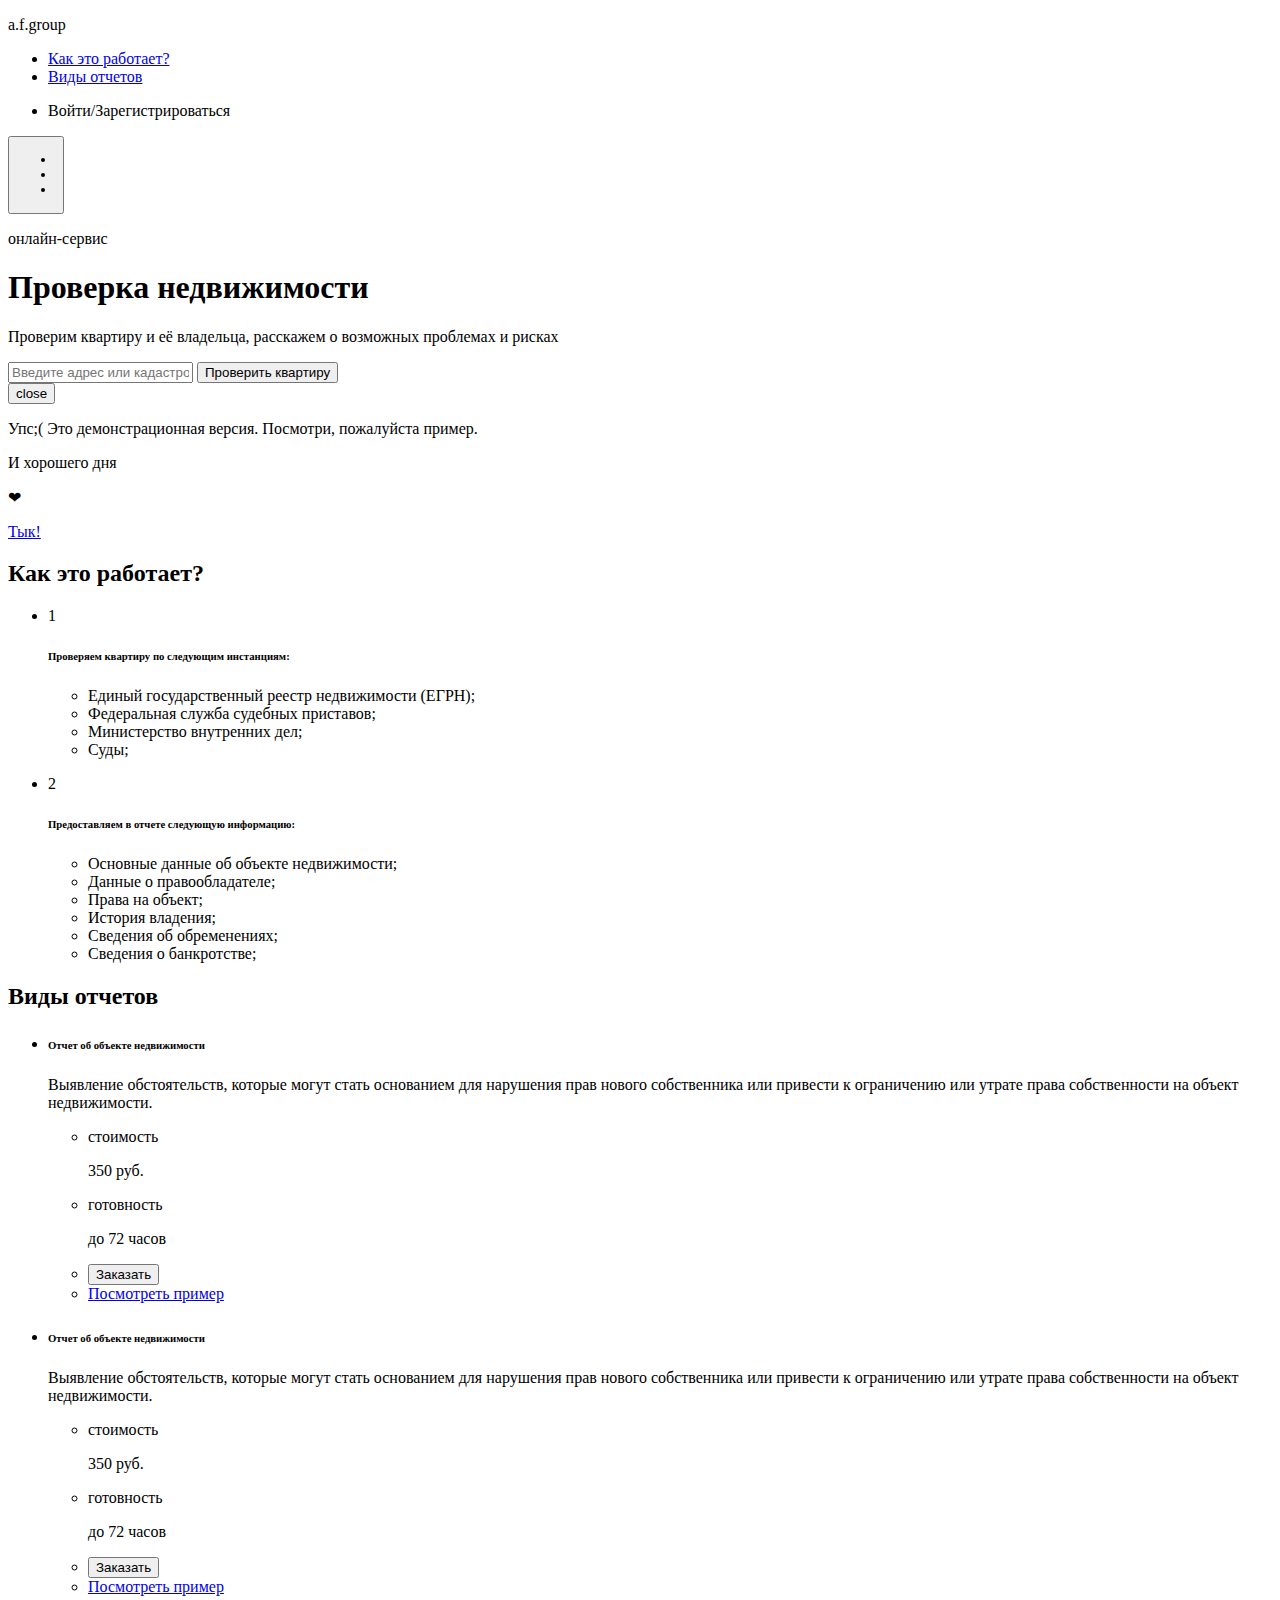
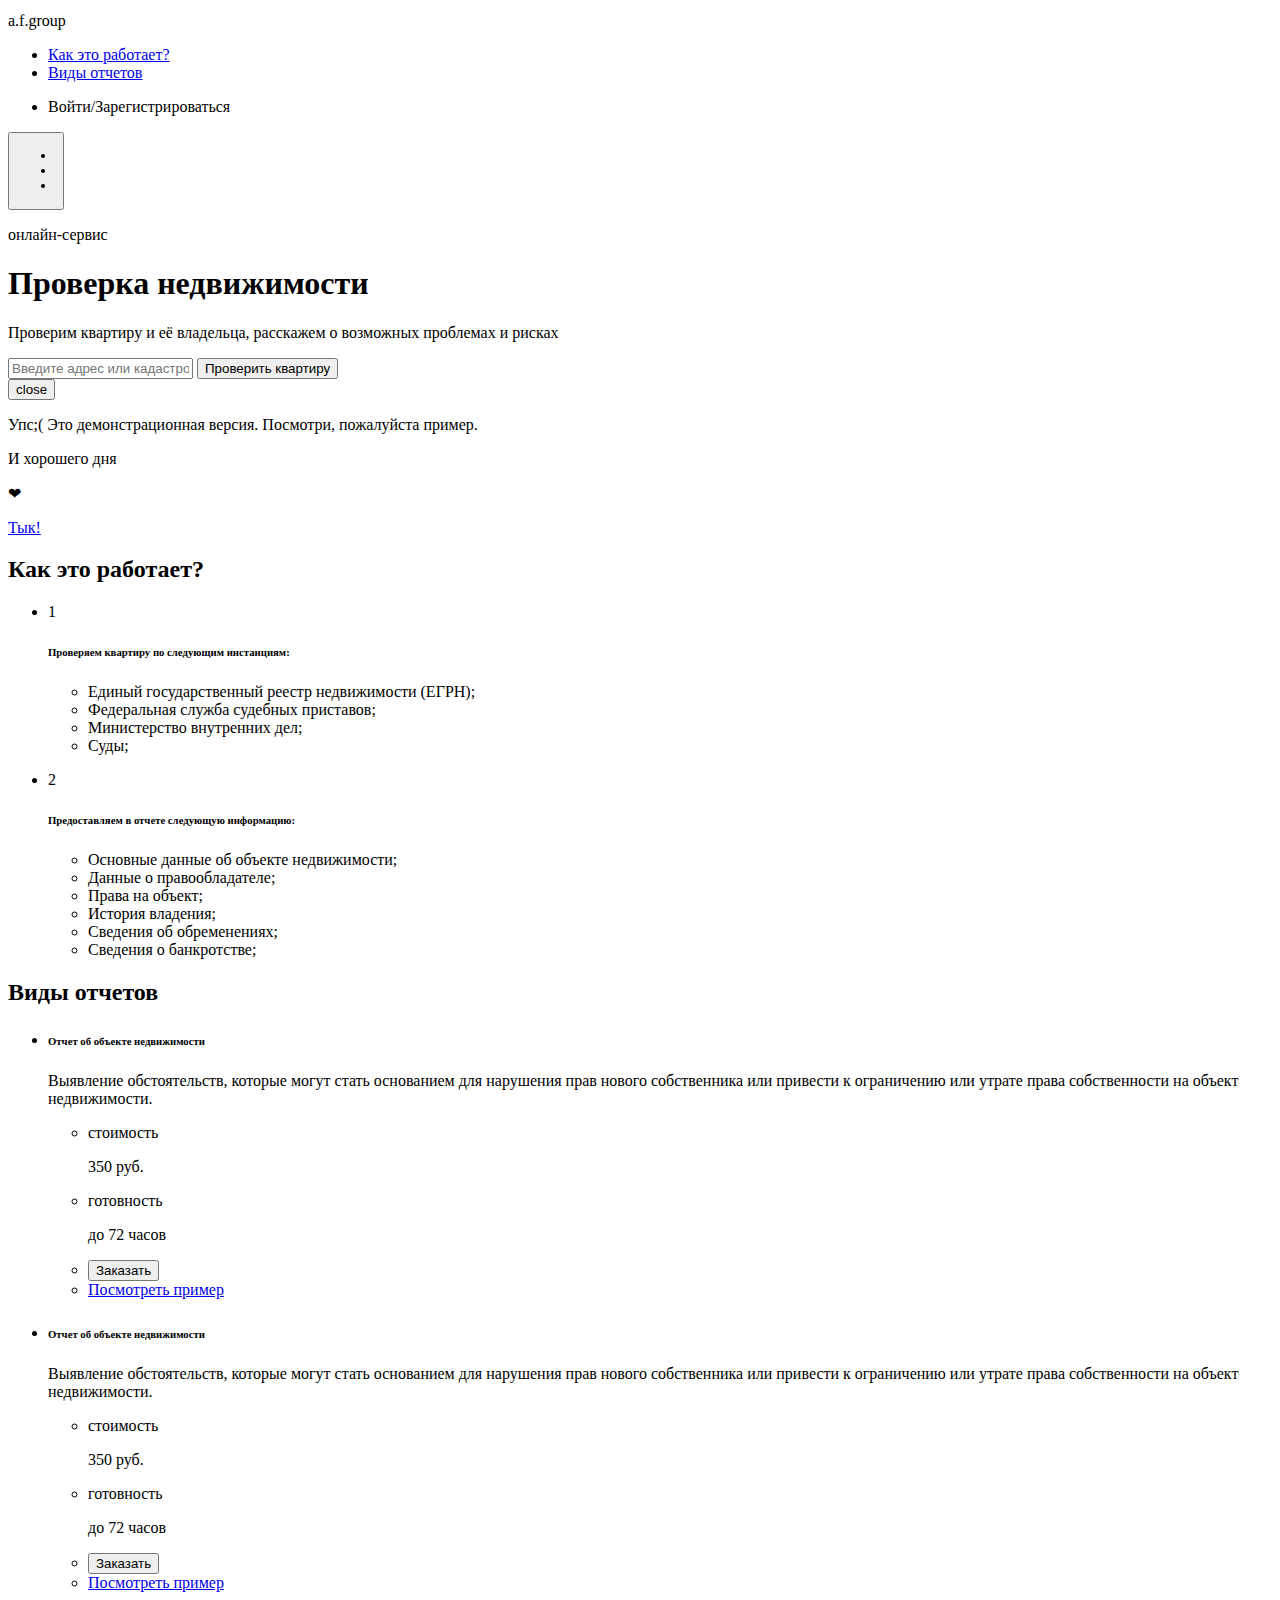
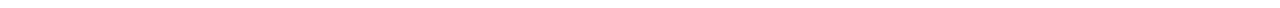
==== index.html @ ac7b730c "Create index.html" ====
<!DOCTYPE html>
<html>
 <head>
  <meta charset="utf-8">
  <meta name="viewport" content="width=device-width, initial-scale=1">
  <title>Отчет о правовом статусе квартиры</title>
  <link rel="stylesheet" href="normalize.css">
  <link rel="stylesheet" href="style.css">
 </head>
 <body class="body">
    <div class="header">
        <p class="logo">a.f.group</p>
        <div class="menu-about-mobile-wrap">
        <ul class="menu-about">
            <li class="menu-about-element"><a href="#kind-report" class="ancor">Как это работает?</a></li>
            <li class="menu-about-element"><a href="#kind-report" class="ancor">Виды отчетов</a></li>
        </ul>
        <ul class="menu-autor">
            <li class="menu-autor-element">Войти/Зарегистрироваться</li>
        </ul>
        </div>
        <button class="burger-button">
            <ul class="burger-list">
                <li class="burger-list-1"></li>
                <li class="burger-list-2"></li>
                <li class="burger-list-3"></li>
            </ul>
        </button>
    </div>
    <div class="main-page">
        <p class="subtitle">онлайн-сервис</p>
        <h1 class="main-title">Проверка недвижимости</h1>
        <p class="title-description">Проверим квартиру и её владельца, 
            расскажем о возможных проблемах и рисках</p>
        <form>
            <input class="input" type="text" placeholder="Введите адрес или кадастровый номер">
            <button class="examination-button">Проверить квартиру</button> 
        </form>
        <div class="pop-up pop-up-hidden">
            <button class="pop-up-close">close</button>
            <p class="pop-up-text">Упс;( Это демонстрационная версия. Посмотри, пожалуйста пример.</p>
            <div class="have-good-day">
            <p class="good-day">И хорошего дня<p class="heart"> &#10084;</p></p>
            </div>
            <a href="example.html" class="pop-up-btn">Тык!</a>
        </div>    
        <div class="how-work">
            <h2 class="how-work-title">Как это работает?</h2>
            <ul class="how-work-list">
                <li class="how-work-list-el" >
                    <div class="how-work-list-title-wrap">
                    <p class="how-work-list-number-1">1</p>
                    <h6 class="how-work-list-title">Проверяем квартиру по следующим инстанциям:</h6>
                    </div>
                    <ul class="authorities-class">
                        <li class="authorities-class-el">Единый государственный реестр недвижимости (ЕГРН);</li>
                        <li class="authorities-class-el">Федеральная служба судебных приставов;</li>
                        <li class="authorities-class-el">Министерство внутренних дел;</li>
                        <li class="authorities-class-el">Суды;</li>
                    </ul>
                </li>
                <li class="how-work-list-el"> 
                    <div class="how-work-list-title-wrap">
                    <p class="how-work-list-number-2">2</p>
                    <h6 class="how-work-list-title-2">Предоставляем в отчете следующую информацию:</h6>
                    </div>
                    <ul class="info-list">
                        <li class="info-list-el">Основные данные об объекте недвижимости;</li>
                        <li class="info-list-el">Данные о правообладателе;</li>
                        <li class="info-list-el">Права на объект;</li>
                        <li class="info-list-el">История владения;</li>
                        <li class="info-list-el">Сведения об обременениях;</li>
                        <li class="info-list-el">Сведения о банкротстве;</li>
                    </ul>
                </li>
            </ul>
        </div>
        <div class="report-kinds">
            <h2 class="report-kinds-title">Виды отчетов</h2>
            <ul class="report-kinds-list">
                <li class="report-kinds-list-el">
                    <h6 class="report-kinds-list-el-title">Отчет об объекте недвижимости</h6>
                    <p class="report-kinds-description">Выявление обстоятельств, которые могут стать 
                        основанием для нарушения прав нового собственника 
                        или привести к ограничению или утрате права 
                        собственности на объект недвижимости.</p>
                        <ul class="redy-price-list">
                            <li class="redy-price-list-el">
                                <p class="price-title">стоимость</p>
                                <p class="price-description">350 руб.</p>
                            </li>
                            <li class="redi-price-list-el">
                                <p class="redy-title">готовность</p>
                                <p class="redy-description">до 72 часов</p>
                            </li>
                        </ul>
                        <ul class="redy-price-button-list">
                            <li class="redy-price-button-list-el">
                                <button class="redy-price-button-button redy-price-button-price">Заказать</button>
                            </li>
                            <li class="redy-price-button-list-el redy-price-button-list-el-ex">
                                <a href="example.html" id="kind-report" class="redy-price-button-button redy-price-button-example">Посмотреть пример</a>
                            </li>
                        </ul>
                </li>
                <li class="report-kinds-list-el">
                    <h6 class="report-kinds-list-el-title">Отчет об объекте недвижимости</h6>
                    <p class="report-kinds-description">Выявление обстоятельств, которые могут стать 
                        основанием для нарушения прав нового собственника 
                        или привести к ограничению или утрате права 
                        собственности на объект недвижимости.
                    </p>
                        <ul class="redy-price-list">
                            <li class="redy-price-list-el">
                                <p class="price-title">стоимость</p>
                                <p class="price-description">350 руб.</p>
                            </li>
                            <li class="redi-price-list-el">
                                <p class="redy-title">готовность</p>
                                <p class="redy-description">до 72 часов</p>
                            </li>
                        </ul>
                        <ul class="redy-price-button-list">
                            <li class="redy-price-button-list-el">
                                <button class="redy-price-button-button redy-price-button-price">Заказать</button>
                            </li>
                            <li class="redy-price-button-list-el redy-price-button-list-el-ex">
                                <a id="kind-report" href="example.html" class="redy-price-button-button redy-price-button-example">Посмотреть пример</a>
                            </li>
                        </ul>
                </li>
            </ul>
        </div>
        <div class="footer"></div>
    </div>
    <script src="burger-button.js"></script>
    <script src="pop-up.js"></script>
 </body>
</html>
<!DOCTYPE html>
<html>
 <head>
  <meta charset="utf-8">
  <meta name="viewport" content="width=device-width, initial-scale=1">
  <title>Отчет о правовом статусе квартиры</title>
  <link rel="stylesheet" href="normalize.css">
  <link rel="stylesheet" href="style.css">
 </head>
 <body class="body">
    <div class="header">
        <p class="logo">a.f.group</p>
        <div class="menu-about-mobile-wrap">
        <ul class="menu-about">
            <li class="menu-about-element"><a href="#kind-report" class="ancor">Как это работает?</a></li>
            <li class="menu-about-element"><a href="#kind-report" class="ancor">Виды отчетов</a></li>
        </ul>
        <ul class="menu-autor">
            <li class="menu-autor-element">Войти/Зарегистрироваться</li>
        </ul>
        </div>
        <button class="burger-button">
            <ul class="burger-list">
                <li class="burger-list-1"></li>
                <li class="burger-list-2"></li>
                <li class="burger-list-3"></li>
            </ul>
        </button>
    </div>
    <div class="main-page">
        <p class="subtitle">онлайн-сервис</p>
        <h1 class="main-title">Проверка недвижимости</h1>
        <p class="title-description">Проверим квартиру и её владельца, 
            расскажем о возможных проблемах и рисках</p>
        <form>
            <input class="input" type="text" placeholder="Введите адрес или кадастровый номер">
            <button class="examination-button">Проверить квартиру</button> 
        </form>
        <div class="pop-up pop-up-hidden">
            <button class="pop-up-close">close</button>
            <p class="pop-up-text">Упс;( Это демонстрационная версия. Посмотри, пожалуйста пример.</p>
            <div class="have-good-day">
            <p class="good-day">И хорошего дня<p class="heart"> &#10084;</p></p>
            </div>
            <a href="example.html" class="pop-up-btn">Тык!</a>
        </div>    
        <div class="how-work">
            <h2 class="how-work-title">Как это работает?</h2>
            <ul class="how-work-list">
                <li class="how-work-list-el" >
                    <div class="how-work-list-title-wrap">
                    <p class="how-work-list-number-1">1</p>
                    <h6 class="how-work-list-title">Проверяем квартиру по следующим инстанциям:</h6>
                    </div>
                    <ul class="authorities-class">
                        <li class="authorities-class-el">Единый государственный реестр недвижимости (ЕГРН);</li>
                        <li class="authorities-class-el">Федеральная служба судебных приставов;</li>
                        <li class="authorities-class-el">Министерство внутренних дел;</li>
                        <li class="authorities-class-el">Суды;</li>
                    </ul>
                </li>
                <li class="how-work-list-el"> 
                    <div class="how-work-list-title-wrap">
                    <p class="how-work-list-number-2">2</p>
                    <h6 class="how-work-list-title-2">Предоставляем в отчете следующую информацию:</h6>
                    </div>
                    <ul class="info-list">
                        <li class="info-list-el">Основные данные об объекте недвижимости;</li>
                        <li class="info-list-el">Данные о правообладателе;</li>
                        <li class="info-list-el">Права на объект;</li>
                        <li class="info-list-el">История владения;</li>
                        <li class="info-list-el">Сведения об обременениях;</li>
                        <li class="info-list-el">Сведения о банкротстве;</li>
                    </ul>
                </li>
            </ul>
        </div>
        <div class="report-kinds">
            <h2 class="report-kinds-title">Виды отчетов</h2>
            <ul class="report-kinds-list">
                <li class="report-kinds-list-el">
                    <h6 class="report-kinds-list-el-title">Отчет об объекте недвижимости</h6>
                    <p class="report-kinds-description">Выявление обстоятельств, которые могут стать 
                        основанием для нарушения прав нового собственника 
                        или привести к ограничению или утрате права 
                        собственности на объект недвижимости.</p>
                        <ul class="redy-price-list">
                            <li class="redy-price-list-el">
                                <p class="price-title">стоимость</p>
                                <p class="price-description">350 руб.</p>
                            </li>
                            <li class="redi-price-list-el">
                                <p class="redy-title">готовность</p>
                                <p class="redy-description">до 72 часов</p>
                            </li>
                        </ul>
                        <ul class="redy-price-button-list">
                            <li class="redy-price-button-list-el">
                                <button class="redy-price-button-button redy-price-button-price">Заказать</button>
                            </li>
                            <li class="redy-price-button-list-el redy-price-button-list-el-ex">
                                <a href="example.html" id="kind-report" class="redy-price-button-button redy-price-button-example">Посмотреть пример</a>
                            </li>
                        </ul>
                </li>
                <li class="report-kinds-list-el">
                    <h6 class="report-kinds-list-el-title">Отчет об объекте недвижимости</h6>
                    <p class="report-kinds-description">Выявление обстоятельств, которые могут стать 
                        основанием для нарушения прав нового собственника 
                        или привести к ограничению или утрате права 
                        собственности на объект недвижимости.
                    </p>
                        <ul class="redy-price-list">
                            <li class="redy-price-list-el">
                                <p class="price-title">стоимость</p>
                                <p class="price-description">350 руб.</p>
                            </li>
                            <li class="redi-price-list-el">
                                <p class="redy-title">готовность</p>
                                <p class="redy-description">до 72 часов</p>
                            </li>
                        </ul>
                        <ul class="redy-price-button-list">
                            <li class="redy-price-button-list-el">
                                <button class="redy-price-button-button redy-price-button-price">Заказать</button>
                            </li>
                            <li class="redy-price-button-list-el redy-price-button-list-el-ex">
                                <a id="kind-report" href="example.html" class="redy-price-button-button redy-price-button-example">Посмотреть пример</a>
                            </li>
                        </ul>
                </li>
            </ul>
        </div>
        <div class="footer"></div>
    </div>
    <script src="burger-button.js"></script>
    <script src="pop-up.js"></script>
 </body>
</html>
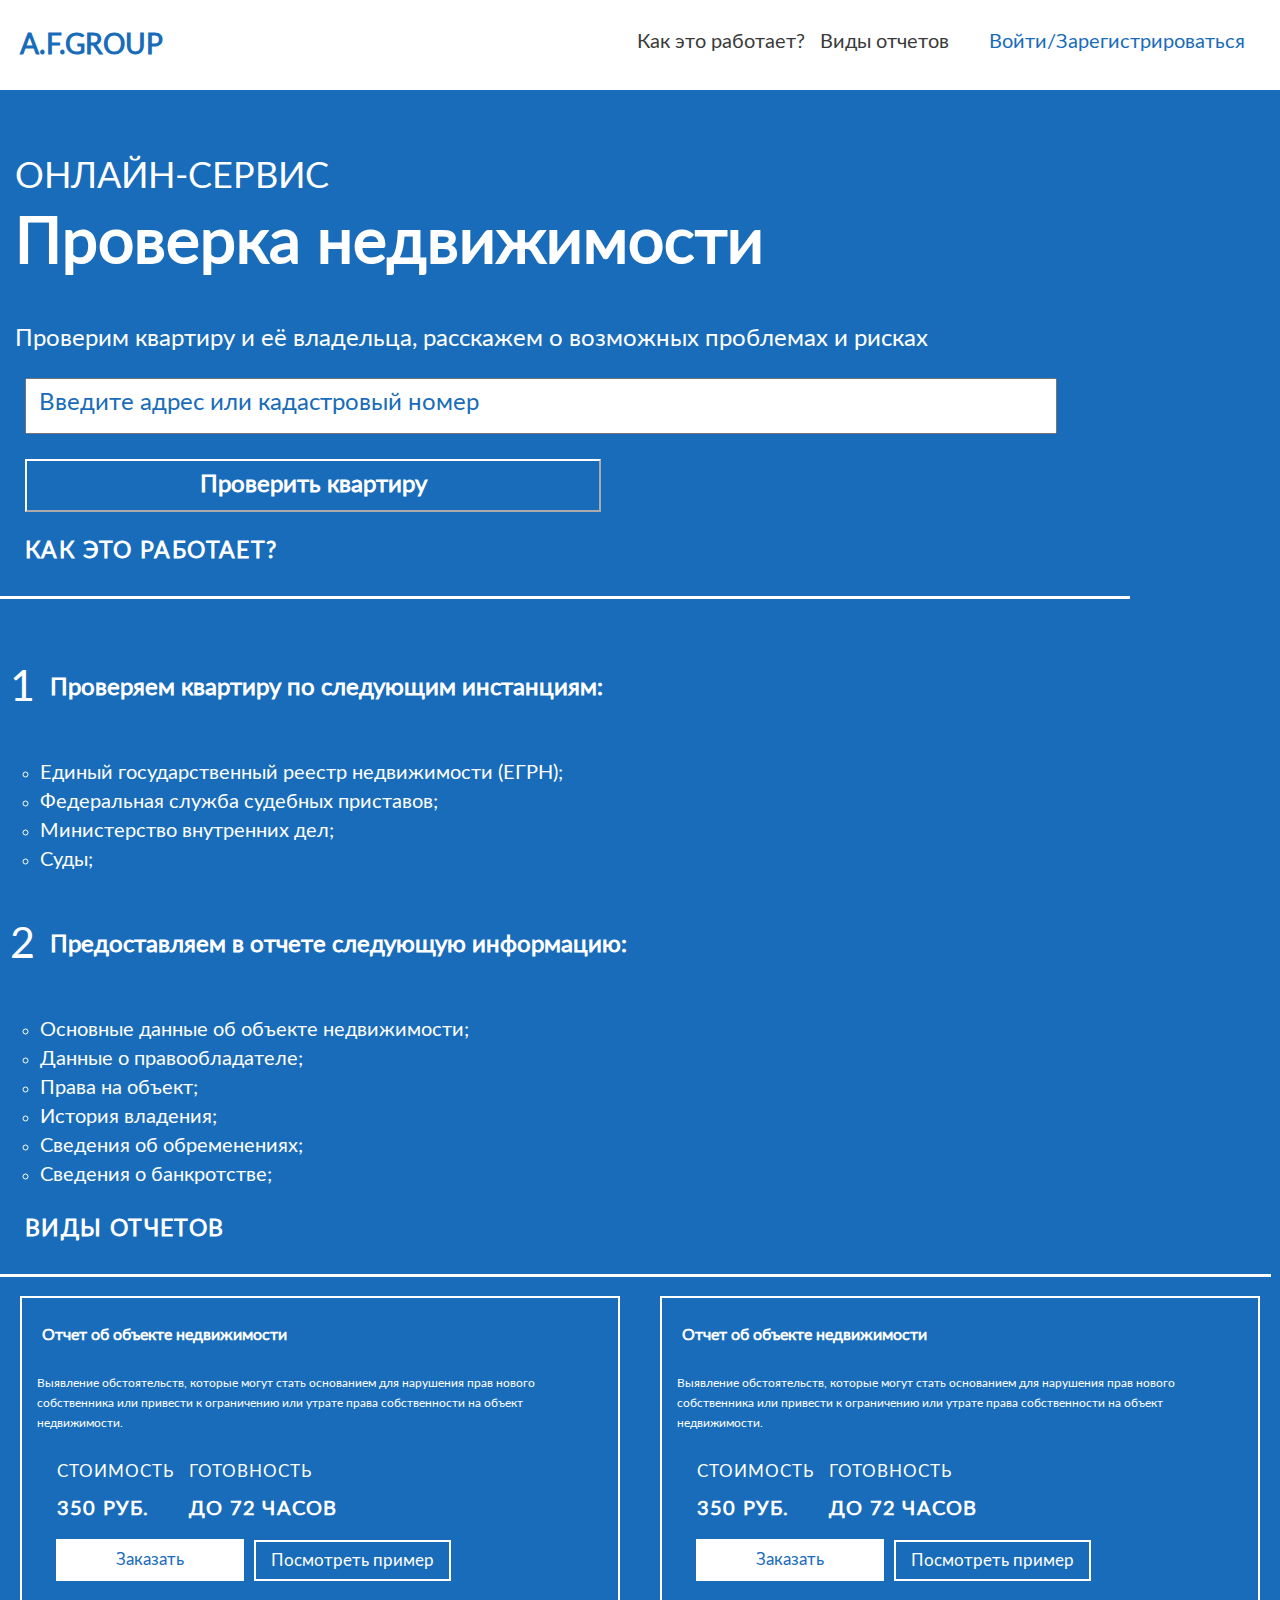
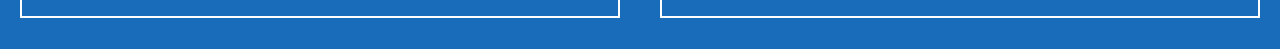
==== commit 5186fcc0: "Update index.html" ====
--- a/index.html
+++ b/index.html
@@ -137,142 +137,3 @@
     <script src="pop-up.js"></script>
  </body>
 </html>
-<!DOCTYPE html>
-<html>
- <head>
-  <meta charset="utf-8">
-  <meta name="viewport" content="width=device-width, initial-scale=1">
-  <title>Отчет о правовом статусе квартиры</title>
-  <link rel="stylesheet" href="normalize.css">
-  <link rel="stylesheet" href="style.css">
- </head>
- <body class="body">
-    <div class="header">
-        <p class="logo">a.f.group</p>
-        <div class="menu-about-mobile-wrap">
-        <ul class="menu-about">
-            <li class="menu-about-element"><a href="#kind-report" class="ancor">Как это работает?</a></li>
-            <li class="menu-about-element"><a href="#kind-report" class="ancor">Виды отчетов</a></li>
-        </ul>
-        <ul class="menu-autor">
-            <li class="menu-autor-element">Войти/Зарегистрироваться</li>
-        </ul>
-        </div>
-        <button class="burger-button">
-            <ul class="burger-list">
-                <li class="burger-list-1"></li>
-                <li class="burger-list-2"></li>
-                <li class="burger-list-3"></li>
-            </ul>
-        </button>
-    </div>
-    <div class="main-page">
-        <p class="subtitle">онлайн-сервис</p>
-        <h1 class="main-title">Проверка недвижимости</h1>
-        <p class="title-description">Проверим квартиру и её владельца, 
-            расскажем о возможных проблемах и рисках</p>
-        <form>
-            <input class="input" type="text" placeholder="Введите адрес или кадастровый номер">
-            <button class="examination-button">Проверить квартиру</button> 
-        </form>
-        <div class="pop-up pop-up-hidden">
-            <button class="pop-up-close">close</button>
-            <p class="pop-up-text">Упс;( Это демонстрационная версия. Посмотри, пожалуйста пример.</p>
-            <div class="have-good-day">
-            <p class="good-day">И хорошего дня<p class="heart"> &#10084;</p></p>
-            </div>
-            <a href="example.html" class="pop-up-btn">Тык!</a>
-        </div>    
-        <div class="how-work">
-            <h2 class="how-work-title">Как это работает?</h2>
-            <ul class="how-work-list">
-                <li class="how-work-list-el" >
-                    <div class="how-work-list-title-wrap">
-                    <p class="how-work-list-number-1">1</p>
-                    <h6 class="how-work-list-title">Проверяем квартиру по следующим инстанциям:</h6>
-                    </div>
-                    <ul class="authorities-class">
-                        <li class="authorities-class-el">Единый государственный реестр недвижимости (ЕГРН);</li>
-                        <li class="authorities-class-el">Федеральная служба судебных приставов;</li>
-                        <li class="authorities-class-el">Министерство внутренних дел;</li>
-                        <li class="authorities-class-el">Суды;</li>
-                    </ul>
-                </li>
-                <li class="how-work-list-el"> 
-                    <div class="how-work-list-title-wrap">
-                    <p class="how-work-list-number-2">2</p>
-                    <h6 class="how-work-list-title-2">Предоставляем в отчете следующую информацию:</h6>
-                    </div>
-                    <ul class="info-list">
-                        <li class="info-list-el">Основные данные об объекте недвижимости;</li>
-                        <li class="info-list-el">Данные о правообладателе;</li>
-                        <li class="info-list-el">Права на объект;</li>
-                        <li class="info-list-el">История владения;</li>
-                        <li class="info-list-el">Сведения об обременениях;</li>
-                        <li class="info-list-el">Сведения о банкротстве;</li>
-                    </ul>
-                </li>
-            </ul>
-        </div>
-        <div class="report-kinds">
-            <h2 class="report-kinds-title">Виды отчетов</h2>
-            <ul class="report-kinds-list">
-                <li class="report-kinds-list-el">
-                    <h6 class="report-kinds-list-el-title">Отчет об объекте недвижимости</h6>
-                    <p class="report-kinds-description">Выявление обстоятельств, которые могут стать 
-                        основанием для нарушения прав нового собственника 
-                        или привести к ограничению или утрате права 
-                        собственности на объект недвижимости.</p>
-                        <ul class="redy-price-list">
-                            <li class="redy-price-list-el">
-                                <p class="price-title">стоимость</p>
-                                <p class="price-description">350 руб.</p>
-                            </li>
-                            <li class="redi-price-list-el">
-                                <p class="redy-title">готовность</p>
-                                <p class="redy-description">до 72 часов</p>
-                            </li>
-                        </ul>
-                        <ul class="redy-price-button-list">
-                            <li class="redy-price-button-list-el">
-                                <button class="redy-price-button-button redy-price-button-price">Заказать</button>
-                            </li>
-                            <li class="redy-price-button-list-el redy-price-button-list-el-ex">
-                                <a href="example.html" id="kind-report" class="redy-price-button-button redy-price-button-example">Посмотреть пример</a>
-                            </li>
-                        </ul>
-                </li>
-                <li class="report-kinds-list-el">
-                    <h6 class="report-kinds-list-el-title">Отчет об объекте недвижимости</h6>
-                    <p class="report-kinds-description">Выявление обстоятельств, которые могут стать 
-                        основанием для нарушения прав нового собственника 
-                        или привести к ограничению или утрате права 
-                        собственности на объект недвижимости.
-                    </p>
-                        <ul class="redy-price-list">
-                            <li class="redy-price-list-el">
-                                <p class="price-title">стоимость</p>
-                                <p class="price-description">350 руб.</p>
-                            </li>
-                            <li class="redi-price-list-el">
-                                <p class="redy-title">готовность</p>
-                                <p class="redy-description">до 72 часов</p>
-                            </li>
-                        </ul>
-                        <ul class="redy-price-button-list">
-                            <li class="redy-price-button-list-el">
-                                <button class="redy-price-button-button redy-price-button-price">Заказать</button>
-                            </li>
-                            <li class="redy-price-button-list-el redy-price-button-list-el-ex">
-                                <a id="kind-report" href="example.html" class="redy-price-button-button redy-price-button-example">Посмотреть пример</a>
-                            </li>
-                        </ul>
-                </li>
-            </ul>
-        </div>
-        <div class="footer"></div>
-    </div>
-    <script src="burger-button.js"></script>
-    <script src="pop-up.js"></script>
- </body>
-</html>
--- a/style.css
+++ b/style.css
@@ -0,0 +1,1845 @@
+@font-face {
+    font-family: "Lato";
+    font-style: normal;
+    font-weight: 400;
+    src: url(latoregular.woff) format(woff),
+        url(latobold.woff) format(woff);
+  }
+
+  html { 
+    scroll-behavior: smooth;
+ }
+
+  body {
+    font-family: "Lato", "Arial", sans-serif ;
+  }
+
+.body {
+    background-color: #186CB9;
+    color: #ffff;
+}
+
+.ancor {
+    text-decoration: none;
+    color: #3A3A3A;
+}
+
+.heart {
+    display: inline;
+    color: #FF2400;
+}
+
+.good-day {
+    display: inline;
+    padding-left: 25px;
+}
+
+@media (max-width: 520px) {
+    .header {
+        background-color: #ffff;
+        display: flex;
+        justify-content: space-between;
+        margin: 0;
+        padding: 0 20px 0 20px;
+    }
+
+    .logo {
+        width: 85px;
+        height: 34px;
+        font-family: 'Lato';
+        font-style: normal;
+        font-weight: 800;
+        font-size: 28px;
+        line-height: 34px;
+        text-transform: uppercase;
+        color: #186CB9; 
+    }
+
+    .burger-button {
+        background-color: #ffff;
+        border: #ffff;
+    }
+
+    .burger-button-close {
+        position: absolute;
+        left: 25%;
+        top: 25px;
+    }
+
+    .burger-list {
+        list-style: none;
+        background-color: #ffff;
+        padding: 0;
+    }
+
+    .burger-list-1,
+    .burger-list-2,
+    .burger-list-3 {
+        background-color: #186CB9;
+        width: 30px;
+        height: 3px;
+        margin-top: 10px;
+    }
+
+    .burger-list-1-close {
+        transform: rotate(45deg);
+    }
+
+    .burger-list-2-close {
+        display: none;
+    }
+    
+    .burger-list-3-close {
+        position: relative;
+        top: -13px;
+        transform: rotate(-45deg);
+    }
+
+    .menu-about-mobile-wrap {
+        display: none;
+    }
+
+    .menu-open {
+        display: block;
+        position: absolute;
+        left: 25%;
+        width: 75%;
+        height: 50%;
+        display: flex;
+        flex-direction: column;
+        background-color: #ffff;
+    }
+
+    .menu-about,
+    .menu-autor {
+        list-style: none;
+        padding-left: 25px;
+        background-color: #ffff;
+        color: #3A3A3A;;
+    }
+
+    .menu-about {
+        padding-top: 33px;
+    
+    }
+
+    .menu-about-element,
+    .menu-autor-element {
+        padding: 25px;
+    }
+
+    .subtitle {
+        padding-left: 25px;
+        font-style: normal;
+        font-weight: 300;
+        font-size: 18px;
+        line-height: 10px;
+        text-transform: uppercase;
+    }
+
+    .main-title {
+        padding-left: 25px;
+        font-style: normal;
+        font-weight: 900;
+        font-size: 23px;
+        line-height: 40px;
+        text-transform: uppercase;
+    }
+
+    .title-description {
+        font-size: 10px;
+        line-height: 20px;
+        padding-left: 25px;
+        padding-right: 3%;
+    }
+
+    .input {
+        display: block;
+        width: 80%;
+        height: 30px;
+        margin-left: 25px;
+        margin-right: 10%;
+    }
+    
+    .input::placeholder {
+        font-style: normal;
+        font-weight: 300;
+        font-size: 15px;
+        line-height: 15px;
+        color: #186CB9;
+        padding: 15px 10px;
+    }
+
+    .examination-button {
+        display: block;
+        margin-left: 25px;
+        margin-top: 25px;
+        background-color: #186CB9;
+        border-color: #ffff;
+        border-width: 2px;
+        color: #ffff;
+        padding: 10px 15px;
+    }
+
+    .how-work-title,
+    .report-kinds-title,
+    .example-report-title {
+        font-style: normal;
+        font-weight: 900;
+        font-size: 23px;
+        line-height: 40px;
+        letter-spacing: 0.06em;
+        text-transform: uppercase;
+        padding-left: 25px;
+    }
+
+    .report-kinds-title {
+        padding-right: 100px;
+    }
+
+    .how-work-title::after,
+    .report-kinds-title::after,
+    .example-report-title::after {
+        content: '';
+        display: block;
+        width: 90%;
+        height: 3px;
+        background-color: #ffff;
+        margin-left: -25px;
+        margin-top: 25px;
+    }
+
+    .report-kinds-title::after {
+        width: 110%;
+    }
+
+    .how-work-list {
+        list-style: none;
+        padding-left: 0;
+    }
+    
+    .how-work-list-title-wrap {
+        display: flex;
+        flex-direction: row;
+        align-items: center;
+        padding-left: 10px;
+    }
+
+    .how-work-list-number-1,
+    .how-work-list-number-2 {
+        padding-right: 15px;
+        font-style: normal;
+        font-weight: 400;
+        font-size: 43px;
+        line-height: 30px;
+        text-transform: uppercase;
+    }
+
+    .how-work-list-title,
+    .how-work-list-title-2 {
+        font-style: normal;
+        font-weight: 600;
+        font-size: 15px;
+        line-height: 22px;
+    }
+
+    .authorities-class-el,
+    .info-list-el {
+        font-style: normal;
+        font-weight: 300;
+        font-size: 13px;
+        line-height: 22px;
+    }
+
+    .report-kinds-list {
+        display: block;
+        list-style: none;
+        padding-left: 0;
+    }
+
+    .report-kinds-list-el {
+        border-style: solid;
+        border-color: #ffff;
+        border-width: 2px;
+        margin-left: 5px;
+        margin-right: 5px;
+        margin-bottom: 15px;
+    }
+
+    .report-kinds-list-el-title {
+        font-weight: 900;
+        font-size: 16px;
+        line-height: 25px;
+        margin-top: 25px;
+        margin-left: 20px;
+        margin-bottom: 25px;
+    }
+
+    .report-kinds-description {
+        font-weight: 400;
+        font-size: 12px;
+        line-height: 20px;
+        padding-left: 15px;
+        padding-right: 15px;
+    }
+
+    .redy-price-list {
+        display: flex;
+        flex-direction: column;
+        justify-content: space-around;
+        list-style: none;
+        padding-left: 20px;
+        padding-right: 25px;
+    }
+
+    .price-title,
+    .redy-title {
+        font-style: normal;
+        font-weight: 200;
+        font-size: 17px;
+        line-height: 20px;
+        letter-spacing: 0.06em;
+        text-transform: uppercase;
+        padding-left: 15px;
+    }
+
+    .redy-title {
+        padding-right:15px;
+    }
+
+    .price-description,
+    .redy-description {
+        font-style: normal;
+        font-weight: 700;
+        font-size: 20px;
+        line-height: 20px;
+        letter-spacing: 0.06em;
+        text-transform: uppercase;
+        padding-left: 15px;
+        margin-top: 10px;
+    }
+
+    .redy-price-button-list {
+        list-style: none;
+        padding-left: 34px;
+        padding-bottom: 20px;
+    }
+
+    .redy-price-button-price,
+    .redy-price-button-example {
+        font-style: normal;
+        font-weight: 400;
+        font-size: 17px;
+        line-height: 24px;
+        color: #186CB9;
+        background-color: #ffff;
+        border: none;
+        margin-bottom: 15px;
+        border-style: solid;
+        border-color: #ffff;
+        border-width: 2px;
+        padding: 10px 15px;
+    }
+
+    .redy-price-button-price {
+        padding: 7px 58px;
+    }
+
+    .redy-price-button-example {
+        background-color: #186CB9;
+        color: #ffff;
+        text-decoration: none;
+    }
+
+    .realty-report {
+        font-weight: 900;
+        font-size: 15px;
+        line-height: 24px;
+        letter-spacing: 0.06em;
+        text-transform: uppercase;  
+        padding-left: 25px;
+    }
+
+    .realty-report-wrap {
+        margin-left: 25px;
+        margin-right: 10px;
+    }
+
+    .date-title,
+    .adress-title {
+        font-weight: 400;
+        font-size: 14px;
+        line-height: 20px;
+        letter-spacing: 0.06em;
+        text-transform: uppercase;
+        color: #FFFFFF;
+    }
+
+    .date,
+    .adress {
+        font-weight: 900;
+        font-size: 15px;
+        line-height: 24px;
+        letter-spacing: 0.06em;
+        text-transform: uppercase;
+        color: #FFFFFF;
+    }
+
+    .conclusion-wrap {
+        margin-right: 15px;
+    }
+
+    .conclusion-wrap::before {
+        content: '';
+        position: relative;
+        left: -15%;
+        display: block;
+        width: 100%;
+        height: 2px;
+        background-color: #FFFFFF;
+    }
+
+    .conclusion-title {
+        font-weight: 800;
+        font-size: 18px;
+        line-height: 30px;
+        letter-spacing: 0.06em;
+        text-transform: uppercase;
+    }
+
+    .conclusion-coment {
+        font-weight: 400;
+        font-size: 15px;
+        line-height: 20px;
+    }
+
+    .report-btn-list {
+        list-style: none;
+        display: flex;
+        flex-direction: row;
+        justify-content: flex-start;
+        padding-left: 0;
+        margin: 15px auto;
+    }
+
+    .report-btn-list-el {
+        background-color: #FFFFFF;
+        font-weight: 800;
+        font-size: 12px;
+        line-height: 15px;
+        color: #186CB9;
+        padding: 15px 10px;
+        margin-right: 20px;
+    }
+
+    .accordion-wrap {
+        width: 95%;
+        margin: 0 auto;
+    }
+
+    .tab {
+        position: relative;
+        margin-bottom: 1px;
+        width: 100%;
+        color: #3A3A3A;
+        overflow: hidden;
+      }
+      .tab input {
+        position: absolute;
+        opacity: 0;
+        z-index: -1;
+      }
+      .tab label {
+        position: relative;
+        display: block;
+        padding: 15px 30px 15px 20px;
+        background: #ffff;
+        font-weight: 900;
+        font-size: 15px;
+        line-height: 20px;
+        letter-spacing: 0.06em;
+        text-transform: uppercase;
+        cursor: pointer;
+      }
+
+      .blue label {
+        background: #ffff;
+      }
+      .tab-content {
+        max-height: 0;
+        overflow: hidden;
+        background: #ffff;
+        -webkit-transition: max-height .35s;
+        -o-transition: max-height .35s;
+        transition: max-height .35s;
+      }
+      .blue .tab-content {
+        background: #3498db;
+      }
+      .tab-content p {
+        margin: 1em;
+      }
+      /* :checked */
+      .tab input:checked ~ .tab-content {
+        max-height: 100vh;
+      }
+
+      .tab-one input:checked ~ .tab-content {
+        max-height: 120vh;
+      }
+      
+      /* Icon */
+      .tab label::after {
+        position: absolute;
+        right: 0;
+        top: 0;
+        display: block;
+        width: 3em;
+        height: 3em;
+        line-height: 3;
+        text-align: center;
+        -webkit-transition: all .35s;
+        -o-transition: all .35s;
+        transition: all .35s;
+      }
+      .tab input[type=checkbox] + label::after {
+        content: "v";
+      }
+      .tab input[type=radio] + label::after {
+        content: "\25BC";
+      }
+      .tab input[type=checkbox]:checked + label::after {
+        transform: rotate(180deg);
+      }
+      .tab input[type=radio]:checked + label::after {
+        transform: rotateX(180deg);
+      }
+
+      .main-data-wrap {
+        border-bottom: 0.25px solid #186CB9;
+      }
+
+      .main-data-title {
+        font-weight: 400;
+        font-size: 20px;
+        line-height: 24px;
+        color: #3A3A3A;
+      }
+
+      .main-data {
+        font-family: 'Lato';
+        font-style: normal;
+        font-weight: 700;
+        font-size: 20px;
+        line-height: 24px;
+        color: #3A3A3A;
+      }
+
+      .no-data {
+        font-weight: 200;
+        font-size: 20px;
+        line-height: 24px;
+        color: #3A3A3A;
+      }
+
+      .data-comment {
+        font-weight: 400;
+        font-size: 20px;
+        line-height: 24px;
+        color: #3A3A3A;
+      }
+
+      .rule-comment-title,
+      .rule-rec-title {
+        font-weight: 800;
+        font-size: 20px;
+        line-height: 24px;
+        text-transform: uppercase;
+      }
+
+      .rule-comment,
+      .rule-rec {
+        font-weight: 400;
+        font-size: 20px;
+        line-height: 24px;
+        text-transform: uppercase;
+      }
+
+      .pop-up {
+        display: block;
+        position: absolute;
+        left: 30%;
+        top: 151px;
+        width: 65%;
+        background-color: #186CB9;
+        border: #FFFFFF solid 2px;
+      }
+
+      .pop-up-close {
+        font-size: 10px;
+        font-weight: 200px;
+        color: #FFFFFF;
+        background-color: #186CB9;
+        position: relative;
+        left: 75%;
+        border: none;
+      }
+
+      .pop-up-text {
+        width: 90%;
+        margin: 25px auto;
+      }
+
+      .pop-up-btn {
+        display: block;
+        width: fit-content;
+        text-decoration: none;
+        color: #FFFFFF;
+        margin: 10px auto;
+        padding: 10px 15px;
+        border: #FFFFFF solid 2px;
+      }
+
+      .pop-up-hidden {
+        display: none;
+      }
+
+
+}
+
+@media (min-width: 520px) and (max-width: 750px) {
+    .header {
+        background-color: #ffff;
+        margin: 0;
+        margin-top: -28px;
+        padding: 0 20px 0 20px;
+    }
+
+    .burger-button {
+        display: none;
+    }
+
+    .logo {
+        width: 85px;
+        height: 34px;
+        font-family: 'Lato';
+        font-style: normal;
+        font-weight: 800;
+        font-size: 28px;
+        line-height: 34px;
+        text-transform: uppercase;
+        color: #186CB9; 
+    }
+
+
+    .menu-about-mobile-wrap {
+        display: flex;
+        flex-direction: row;
+        justify-content: space-between;
+        margin-top: 14px;
+        background-color: transparent;
+    }
+
+    .menu-about,
+    .menu-autor {
+        list-style: none;
+        padding-left: 25px;
+        background-color: #ffff;
+        color: #3A3A3A;
+        padding-left: 0;
+    }
+
+    .menu-about {
+        padding-right: 25px;
+        display: flex;
+    }
+
+    .menu-about-element,
+    .menu-autor-element {
+        font-weight: 400;
+        font-size: 20px;
+        line-height: 24px;
+        color: #3A3A3A;
+        padding-right: 15px;
+    }
+
+    .menu-autor-element {
+        color: #186CB9;
+    }
+
+    .subtitle {
+        font-style: normal;
+        font-weight: 300;
+        font-size: 36px;
+        line-height: 43px;
+        text-transform: uppercase;
+    }
+
+    .main-title {
+        font-size: 64px;
+        line-height: 77px;
+    }
+
+    .title-description {
+        font-size: 24px;
+        line-height: 29px;
+        margin-left: 15px;
+        margin-right: 15px;
+    }
+
+    .input::placeholder {
+        font-size: 24px;
+        line-height: 29px;
+    }
+
+    .examination-button{
+        width: 282px;
+        height: 29px;
+        font-style: normal;
+        font-weight: 800;
+        font-size: 24px;
+        line-height: 29px;
+    }
+
+    .how-work-title,
+    .report-kinds-title,
+    .example-report-title {
+        font-size: 54px;
+        line-height: 65px;
+    }
+
+    .how-work-list-title,
+    .how-work-list-title-2 {
+        font-size: 24px;
+        line-height: 29px;
+    }
+
+    .report-kinds-list-el-title {
+        font-weight: 900;
+        font-size: 24px;
+        line-height: 28px;
+    }
+
+    .report-kinds-description {
+        font-weight: 400;
+        font-size: 24px;
+        line-height: 29px; 
+    }
+
+    .price-description,
+    .redy-description {
+        font-weight: 900;
+        font-size: 24px;
+        line-height: 29px;
+        letter-spacing: 0.06em;
+    }
+
+    .subtitle {
+        padding-left: 15px;
+        padding-top: 30px;
+    }
+
+    .main-title {
+        margin-top: -30px;
+        margin-left: 15px;
+    }
+
+    .input {
+        display: block;
+        width: 80%;
+        height: 30px;
+        margin-left: 25px;
+        margin-right: 10%;
+    }
+    
+    .input::placeholder {
+        font-style: normal;
+        font-weight: 300;
+        font-size: 15px;
+        line-height: 15px;
+        color: #186CB9;
+        padding: 15px 10px;
+    }
+
+    .examination-button {
+        display: block;
+        width: 80%;
+        margin-left: 25px;
+        margin-top: 35px;
+        background-color: #186CB9;
+        border-color: #ffff;
+        border-width: 2px;
+        color: #ffff;
+        padding: 10px 15px;
+        padding-bottom: 40px;        
+    }
+
+    .how-work-title,
+    .report-kinds-title,
+    .example-report-title {
+        font-style: normal;
+        font-weight: 900;
+        font-size: 23px;
+        line-height: 40spx;
+        letter-spacing: 0.06em;
+        text-transform: uppercase;
+        padding-left: 25px;
+    }
+
+    .report-kinds-title {
+        padding-right: 100px;
+    }
+
+    .how-work-title::after,
+    .report-kinds-title::after,
+    .example-report-title::after {
+        content: '';
+        display: block;
+        width: 90%;
+        height: 3px;
+        background-color: #ffff;
+        margin-left: -25px;
+        margin-top: 25px;
+    }
+
+    .report-kinds-title::after {
+        width: 110%;
+    }
+
+    .how-work-list {
+        list-style: none;
+        padding-left: 0;
+    }
+    
+    .how-work-list-title-wrap {
+        display: flex;
+        flex-direction: row;
+        align-items: center;
+        padding-left: 10px;
+    }
+
+    .how-work-list-number-1,
+    .how-work-list-number-2 {
+        padding-right: 15px;
+        font-style: normal;
+        font-weight: 400;
+        font-size: 43px;
+        line-height: 30px;
+        text-transform: uppercase;
+    }
+
+    .how-work-list-title,
+    .how-work-list-title-2 {
+        font-style: normal;
+        font-weight: 600;
+        font-size: 30px;
+        line-height: 29px;
+        padding-right: 15px;
+    }
+
+    .authorities-class-el,
+    .info-list-el {
+        font-style: normal;
+        font-weight: 300;
+        font-size: 24px;
+        line-height: 29px;
+    }
+
+    .report-kinds-list {
+        display: block;
+        list-style: none;
+        padding-left: 0;
+    }
+
+    .report-kinds-list-el {
+        border-style: solid;
+        border-color: #ffff;
+        border-width: 2px;
+        margin-left: 20px;
+        margin-right: 20px;
+        margin-bottom: 15px;
+    }
+
+    .report-kinds-list-el-title {
+        font-weight: 900;
+        font-size: 24px;
+        line-height: 29px;
+        margin-top: 25px;
+        margin-left: 20px;
+        margin-bottom: 25px;
+    }
+
+    .report-kinds-description {
+        font-weight: 400;
+        font-size: 20px;
+        line-height: 29px;
+        padding-left: 15px;
+        padding-right: 15px;
+    }
+
+    .redy-price-list {
+        display: flex;
+        flex-direction: row;
+        justify-content: flex-start;
+        list-style: none;
+        padding-left: 20px;
+        padding-right: 25px;
+    }
+
+    .price-title,
+    .redy-title {
+        font-style: normal;
+        font-weight: 200;
+        font-size: 17px;
+        line-height: 20px;
+        letter-spacing: 0.06em;
+        text-transform: uppercase;
+        padding-left: 15px;
+    }
+
+    .redy-title {
+        padding-right:15px;
+    }
+
+    .price-description,
+    .redy-description {
+        font-style: normal;
+        font-weight: 700;
+        font-size: 20px;
+        line-height: 20px;
+        letter-spacing: 0.06em;
+        text-transform: uppercase;
+        padding-left: 15px;
+        margin-top: 10px;
+    }
+
+    .redy-price-button-list {
+        display: flex;
+        justify-content: flex-start;
+        list-style: none;
+        padding-left: 34px;
+        padding-bottom: 20px;
+    }
+
+    .redy-price-button-list-el {
+        margin-right: 10px;
+    }
+
+    .redy-price-button-list-el-ex {
+        margin-top: 10px;
+    }
+
+    .redy-price-button-price,
+    .redy-price-button-example {
+        font-style: normal;
+        font-weight: 400;
+        font-size: 17px;
+        line-height: 24px;
+        color: #186CB9;
+        background-color: #ffff;
+        margin-bottom: 15px;
+        border-style: solid;
+        border-color: #ffff;
+        border-width: 2px;
+        padding: 10px 15px;
+    }
+
+    .redy-price-button-price {
+        padding: 7px 58px;
+    }
+
+    .redy-price-button-example {
+        background-color: #186CB9;
+        color: #ffff;
+        text-decoration: none;
+    }
+
+    .realty-report {
+        font-weight: 900;
+        font-size: 24px;
+        line-height: 29px;
+        letter-spacing: 0.06em;
+        text-transform: uppercase;  
+        padding-left: 25px;
+    }
+
+    .realty-report-wrap {
+        margin-left: 25px;
+    }
+
+    .date-title,
+    .adress-title {
+        font-weight: 400;
+        font-size: 20px;
+        line-height: 24px;
+        letter-spacing: 0.06em;
+        text-transform: uppercase;
+        color: #FFFFFF;
+    }
+
+    .date,
+    .adress {
+        font-weight: 900;
+        font-size: 24px;
+        line-height: 29px;
+        letter-spacing: 0.06em;
+        text-transform: uppercase;
+        color: #FFFFFF;
+    }
+
+    .conclusion-wrap {
+        margin-right: 15px;
+    }
+
+    .conclusion-wrap::before {
+        content: '';
+        position: relative;
+        left: -6%;
+        display: block;
+        width: 101%;
+        height: 2px;
+        background-color: #FFFFFF;
+    }
+
+
+    .conclusion-title {
+        font-weight: 800;
+        font-size: 20px;
+        line-height: 24px;
+        letter-spacing: 0.06em;
+        text-transform: uppercase;
+    }
+
+    .conclusion-coment {
+        font-weight: 400;
+        font-size: 20px;
+        line-height: 24px;
+    }
+
+    .report-btn-list {
+        list-style: none;
+        display: flex;
+        flex-direction: row;
+        justify-content: flex-start;
+        padding-left: 0;
+        margin: 15px auto;
+    }
+
+    .report-btn-list-el {
+        background-color: #FFFFFF;
+        font-weight: 800;
+        font-size: 20px;
+        line-height: 24px;
+        color: #186CB9;
+        padding: 10px 15px;
+        margin-right: 15px;
+    }
+
+    .accordion-wrap {
+        width: 95%;
+        margin: 0 auto;
+    }
+
+    .tab {
+        position: relative;
+        margin-bottom: 1px;
+        width: 100%;
+        color: #3A3A3A;
+        overflow: hidden;
+      }
+      .tab input {
+        position: absolute;
+        opacity: 0;
+        z-index: -1;
+      }
+      .tab label {
+        position: relative;
+        display: block;
+        padding: 15px 30px 15px 20px;
+        background: #ffff;
+        font-weight: 900;
+        font-size: 17px;
+        line-height: 32px;
+        letter-spacing: 0.06em;
+        text-transform: uppercase;
+        cursor: pointer;
+      }
+      .blue label {
+        background: #ffff;
+      }
+      .tab-content {
+        max-height: 0;
+        overflow: hidden;
+        background: #ffff;
+        -webkit-transition: max-height .35s;
+        -o-transition: max-height .35s;
+        transition: max-height .35s;
+      }
+      .blue .tab-content {
+        background: #3498db;
+      }
+      .tab-content p {
+        margin: 1em;
+      }
+      /* :checked */
+      .tab input:checked ~ .tab-content {
+        max-height: 100vh;
+      }
+
+      .tab-one input:checked ~ .tab-content {
+        max-height: 120vh;
+      }
+      
+      /* Icon */
+      .tab label::after {
+        position: absolute;
+        right: 0;
+        top: 0;
+        display: block;
+        width: 3em;
+        height: 3em;
+        line-height: 3;
+        text-align: center;
+        -webkit-transition: all .35s;
+        -o-transition: all .35s;
+        transition: all .35s;
+      }
+      .tab input[type=checkbox] + label::after {
+        content: "v";
+      }
+      .tab input[type=radio] + label::after {
+        content: "\25BC";
+      }
+      .tab input[type=checkbox]:checked + label::after {
+        transform: rotate(180deg);
+      }
+      .tab input[type=radio]:checked + label::after {
+        transform: rotateX(180deg);
+      }
+
+      .main-data-wrap {
+        border-bottom: 0.25px solid #186CB9;
+      }
+
+      .main-data-title {
+        font-weight: 400;
+        font-size: 20px;
+        line-height: 24px;
+        color: #3A3A3A;
+      }
+
+      .main-data {
+        font-family: 'Lato';
+        font-style: normal;
+        font-weight: 700;
+        font-size: 20px;
+        line-height: 24px;
+        color: #3A3A3A;
+      }
+
+      .no-data {
+        font-weight: 200;
+        font-size: 20px;
+        line-height: 24px;
+        color: #3A3A3A;
+      }
+
+      .data-comment {
+        font-weight: 400;
+        font-size: 20px;
+        line-height: 24px;
+        color: #3A3A3A;
+      }
+
+      .rule-comment-title,
+      .rule-rec-title {
+        font-weight: 800;
+        font-size: 20px;
+        line-height: 24px;
+        text-transform: uppercase;
+      }
+
+      .rule-comment,
+      .rule-rec {
+        font-weight: 400;
+        font-size: 20px;
+        line-height: 24px;
+        text-transform: uppercase;
+      }
+
+      .pop-up {
+        display: block;
+        position: absolute;
+        left: 30%;
+        top: 59vh;
+        width: 65%;
+        background-color: #186CB9;
+        border: #FFFFFF solid 2px;
+      }
+
+      .pop-up-close {
+        font-size: 10px;
+        font-weight: 200px;
+        color: #FFFFFF;
+        background-color: #186CB9;
+        position: relative;
+        left: 85%;
+        border: none;
+      }
+
+      .pop-up-text {
+        width: 90%;
+        margin: 25px auto;
+      }
+
+      .pop-up-btn {
+        display: block;
+        width: fit-content;
+        text-decoration: none;
+        color: #FFFFFF;
+        margin: 10px auto;
+        padding: 10px 15px;
+        border: #FFFFFF solid 2px;
+      }
+
+      .pop-up-hidden {
+        display: none;
+      }
+
+
+}
+    
+
+@media (min-width: 750px) {
+    body {
+        max-width: 1280px;
+        margin: 0 auto;
+    }
+
+    .burger-button {
+        display: none;
+    }
+
+    .header {
+        background-color: #ffff;
+        display: flex;
+        justify-content: space-between;
+        margin: 0;
+        padding: 0 20px 0 20px;
+    }
+
+    .logo {
+        width: 85px;
+        height: 34px;
+        font-family: 'Lato';
+        font-style: normal;
+        font-weight: 800;
+        font-size: 28px;
+        line-height: 34px;
+        text-transform: uppercase;
+        color: #186CB9; 
+    }
+
+
+    .menu-about-mobile-wrap {
+        display: flex;
+        flex-direction: row;
+        justify-content: space-between;
+        margin-top: 14px;
+        background-color: transparent;
+    }
+
+    .menu-about,
+    .menu-autor {
+        list-style: none;
+        padding-left: 25px;
+        background-color: #ffff;
+        color: #3A3A3A;
+        padding-left: 0;
+    }
+
+    .menu-about {
+        padding-right: 25px;
+    }
+
+
+    .menu-about {
+        display: flex;
+        margin-left: 82px;
+    }
+
+    .menu-about-element,
+    .menu-autor-element {
+        font-weight: 400;
+        font-size: 20px;
+        line-height: 24px;
+        color: #3A3A3A;
+        padding-right: 15px;
+    }
+
+    .menu-autor-element {
+        color: #186CB9;
+    }
+
+    .subtitle {
+        font-style: normal;
+        font-weight: 300;
+        font-size: 36px;
+        line-height: 43px;
+        text-transform: uppercase;
+        padding-left: 15px;
+        padding-top: 30px;
+    }
+
+    .main-title {
+        font-size: 64px;
+        line-height: 77px;
+        margin-top: -30px;
+        margin-left: 15px;
+    }
+
+    .title-description {
+        font-size: 24px;
+        line-height: 29px;
+        margin-left: 15px;
+        margin-right: 15px;
+    }
+
+    .input::placeholder {
+        font-size: 24px;
+        line-height: 29px;
+    }
+
+    .examination-button{
+        font-style: normal;
+        font-weight: 800;
+        font-size: 24px;
+        line-height: 29px;
+        width: 45%;
+        margin-left: 25px;
+        margin-top: 35px;
+        background-color: #186CB9;
+        border-color: #ffff;
+        border-width: 2px;
+        color: #ffff;
+        padding: 10px 15px;
+        padding-bottom: 40px;  
+    }
+
+    .how-work-title,
+    .report-kinds-title,
+    .example-report-title {
+        font-size: 54px;
+        line-height: 65px;
+        padding-left: 25px;
+    }
+
+    .how-work-list-title,
+    .how-work-list-title-2 {
+        font-size: 24px;
+        line-height: 29px;
+    }
+
+
+    .report-kinds-list-el-title {
+        font-weight: 900;
+        font-size: 24px;
+        line-height: 29px;
+    }
+
+    .report-kinds-description {
+        font-weight: 400;
+        font-size: 24px;
+        line-height: 29px; 
+    }
+
+    .price-description,
+    .redy-description {
+        font-weight: 900;
+        font-size: 24px;
+        line-height: 29px;
+        letter-spacing: 0.06em;
+    }
+
+    .input {
+        display: block;
+        width: 80%;
+        height: 50px;
+        margin-left: 25px;
+        margin-right: 10%;
+    }
+    
+    .input::placeholder {
+        font-style: normal;
+        font-weight: 300;
+        font-size: 24px;
+        line-height: 29px;
+        color: #186CB9;
+        padding: 15px 10px;
+    }
+
+    .examination-button {
+        display: block;
+        margin-left: 25px;
+        margin-top: 25px;
+        background-color: #186CB9;
+        border-color: #ffff;
+        border-width: 2px;
+        color: #ffff;
+        padding: 10px 15px;
+    }
+
+    .how-work-title,
+    .report-kinds-title {
+        font-style: normal;
+        font-weight: 900;
+        font-size: 23px;
+        line-height: 40px;
+        letter-spacing: 0.06em;
+        text-transform: uppercase;
+        padding-left: 25px;
+    }
+
+    .report-kinds-title {
+        padding-right: 100px;
+    }
+
+    .how-work-title::after,
+    .report-kinds-title::after,
+    .example-report-title::after {
+        content: '';
+        display: block;
+        width: 90%;
+        height: 3px;
+        background-color: #ffff;
+        margin-left: -25px;
+        margin-top: 25px;
+    }
+
+    .report-kinds-title::after {
+        width: 110%;
+    }
+
+    .how-work-list {
+        list-style: none;
+        padding-left: 0;
+    }
+    
+    .how-work-list-title-wrap {
+        display: flex;
+        flex-direction: row;
+        align-items: center;
+        padding-left: 10px;
+    }
+
+    .how-work-list-number-1,
+    .how-work-list-number-2 {
+        padding-right: 15px;
+        font-style: normal;
+        font-weight: 400;
+        font-size: 43px;
+        line-height: 30px;
+        text-transform: uppercase;
+    }
+
+    .how-work-list-title,
+    .how-work-list-title-2 {
+        font-style: normal;
+        font-weight: 600;
+        font-size: 24px;
+        line-height: 29px;
+    }
+
+    .authorities-class-el,
+    .info-list-el {
+        font-style: normal;
+        font-weight: 300;
+        font-size: 20px;
+        line-height: 29px;
+    }
+
+    .report-kinds-list {
+        display: flex;
+        list-style: none;
+        padding-left: 0;
+    }
+
+    .report-kinds-list-el {
+        border-style: solid;
+        border-color: #ffff;
+        border-width: 2px;
+        margin-left: 20px;
+        margin-right: 20px;
+        margin-bottom: 15px;
+    }
+
+    .report-kinds-list-el-title {
+        font-weight: 900;
+        font-size: 16px;
+        line-height: 25px;
+        margin-top: 25px;
+        margin-left: 20px;
+        margin-bottom: 25px;
+    }
+
+    .report-kinds-description {
+        font-weight: 400;
+        font-size: 12px;
+        line-height: 20px;
+        padding-left: 15px;
+        padding-right: 15px;
+    }
+
+    .redy-price-list {
+        display: flex;
+        flex-direction: row;
+        justify-content: flex-start;
+        list-style: none;
+        padding-left: 20px;
+        padding-right: 25px;
+    }
+
+    .price-title,
+    .redy-title {
+        font-style: normal;
+        font-weight: 200;
+        font-size: 17px;
+        line-height: 20px;
+        letter-spacing: 0.06em;
+        text-transform: uppercase;
+        padding-left: 15px;
+    }
+
+    .redy-title {
+        padding-right:15px;
+    }
+
+    .price-description,
+    .redy-description {
+        font-style: normal;
+        font-weight: 700;
+        font-size: 20px;
+        line-height: 20px;
+        letter-spacing: 0.06em;
+        text-transform: uppercase;
+        padding-left: 15px;
+        margin-top: 10px;
+    }
+
+    .redy-price-button-list {
+        display: flex;
+        flex-direction: column;
+        justify-content: flex-start;
+        list-style: none;
+        padding-left: 34px;
+        padding-bottom: 20px;
+    }
+
+    .redy-price-button-example {
+        background-color: #186CB9;
+        color: #ffff;
+    }
+
+    .redy-price-button-list-el {
+        margin-right: 10px;
+    }
+
+    .redy-price-button-list-el-ex {
+        margin-top: 10px;
+    }
+
+    .redy-price-button-price,
+    .redy-price-button-example {
+        font-style: normal;
+        font-weight: 400;
+        font-size: 17px;
+        line-height: 24px;
+        color: #186CB9;
+        background-color: #ffff;
+        margin-bottom: 15px;
+        border-style: solid;
+        border-color: #ffff;
+        border-width: 2px;
+        padding: 10px 15px;
+    }
+
+    .redy-price-button-price {
+        padding: 7px 58px;
+    }
+
+    .redy-price-button-example {
+        background-color: #186CB9;
+        color: #ffff;
+        text-decoration: none;
+    }
+
+    .realty-report {
+        font-weight: 900;
+        font-size: 24px;
+        line-height: 29px;
+        letter-spacing: 0.06em;
+        text-transform: uppercase;  
+        padding-left: 25px;
+    }
+
+    .realty-report-wrap {
+        margin-left: 25px;
+        margin-right: 10px;
+    }
+
+    .date-title,
+    .adress-title {
+        font-weight: 400;
+        font-size: 20px;
+        line-height: 24px;
+        letter-spacing: 0.06em;
+        text-transform: uppercase;
+        color: #FFFFFF;
+    }
+
+    .date,
+    .adress {
+        font-weight: 900;
+        font-size: 24px;
+        line-height: 29px;
+        letter-spacing: 0.06em;
+        text-transform: uppercase;
+        color: #FFFFFF;
+    }
+
+    .conclusion-wrap {
+        margin-right: 15px;
+    }
+
+    .conclusion-wrap::before {
+        content: '';
+        position: relative;
+        left: -6%;
+        display: block;
+        width: 101%;
+        height: 2px;
+        background-color: #FFFFFF;
+    }
+
+    .conclusion-title {
+        font-weight: 800;
+        font-size: 20px;
+        line-height: 24px;
+        letter-spacing: 0.06em;
+        text-transform: uppercase;
+    }
+
+    .conclusion-coment {
+        font-weight: 400;
+        font-size: 20px;
+        line-height: 24px;
+    }
+
+    .report-btn-list {
+        list-style: none;
+        display: flex;
+        flex-direction: row;
+        justify-content: flex-start;
+        padding-left: 0;
+        margin: 15px auto;
+    }
+
+    .report-btn-list-el {
+        background-color: #FFFFFF;
+        font-weight: 800;
+        font-size: 20px;
+        line-height: 24px;
+        color: #186CB9;
+        padding: 10px 15px;
+        margin-right: 25px;
+    }
+
+    .accordion-wrap {
+        width: 95%;
+        margin: 0 auto;
+    }
+
+    .tab {
+        position: relative;
+        margin-bottom: 1px;
+        width: 100%;
+        color: #3A3A3A;
+        overflow: hidden;
+      }
+      .tab input {
+        position: absolute;
+        opacity: 0;
+        z-index: -1;
+      }
+      .tab label {
+        position: relative;
+        display: block;
+        padding: 15px 30px 15px 20px;
+        background: #ffff;
+        font-weight: 900;
+        font-size: 21px;
+        line-height: 62px;
+        letter-spacing: 0.06em;
+        text-transform: uppercase;
+        cursor: pointer;
+      }
+      .blue label {
+        background: #ffff;
+      }
+      .tab-content {
+        max-height: 0;
+        overflow: hidden;
+        background: #ffff;
+        -webkit-transition: max-height .35s;
+        -o-transition: max-height .35s;
+        transition: max-height .35s;
+      }
+      .blue .tab-content {
+        background: #3498db;
+      }
+      .tab-content p {
+        margin: 1em;
+      }
+      /* :checked */
+      .tab input:checked ~ .tab-content {
+        max-height: 100vh;
+      }
+
+      .tab-one input:checked ~ .tab-content {
+        max-height: 120vh;
+      }
+      
+      /* Icon */
+      .tab label::after {
+        position: absolute;
+        right: 0;
+        top: 0;
+        display: block;
+        width: 3em;
+        height: 3em;
+        line-height: 3;
+        text-align: center;
+        -webkit-transition: all .35s;
+        -o-transition: all .35s;
+        transition: all .35s;
+      }
+      .tab input[type=checkbox] + label::after {
+        content: "v";
+      }
+      .tab input[type=radio] + label::after {
+        content: "\25BC";
+      }
+      .tab input[type=checkbox]:checked + label::after {
+        transform: rotate(180deg);
+      }
+      .tab input[type=radio]:checked + label::after {
+        transform: rotateX(180deg);
+      }
+
+      .main-data-wrap {
+        display: flex;
+        justify-content: space-between;
+        border-bottom: 0.25px solid #186CB9;
+      }
+
+      .main-data-title {
+        font-weight: 400;
+        font-size: 20px;
+        line-height: 24px;
+        color: #3A3A3A;
+      }
+
+      .main-data {
+        font-family: 'Lato';
+        font-style: normal;
+        font-weight: 700;
+        font-size: 20px;
+        line-height: 24px;
+        color: #3A3A3A;
+      }
+
+      .no-data {
+        font-weight: 200;
+        font-size: 20px;
+        line-height: 24px;
+        color: #3A3A3A;
+      }
+
+      .data-comment {
+        font-weight: 400;
+        font-size: 20px;
+        line-height: 24px;
+        color: #3A3A3A;
+      }
+
+      .rule-comment-title,
+      .rule-rec-title {
+        font-weight: 800;
+        font-size: 20px;
+        line-height: 24px;
+        text-transform: uppercase;
+      }
+
+      .rule-comment,
+      .rule-rec {
+        font-weight: 400;
+        font-size: 20px;
+        line-height: 24px;
+        text-transform: uppercase;
+      }
+
+      .pop-up {
+        display: block;
+        position: absolute;
+        left: 30%;
+        top: 29vh;
+        width: 65%;
+        background-color: #186CB9;
+        border: #FFFFFF solid 2px;
+      }
+
+      .pop-up-close {
+        font-size: 15px;
+        font-weight: 200px;
+        color: #FFFFFF;
+        background-color: #186CB9;
+        position: relative;
+        left: 85%;
+        border: none;
+      }
+
+      .pop-up-text {
+        font-size: 20px;
+        width: 90%;
+        margin: 25px auto;
+      }
+
+      .pop-up-btn {
+        display: block;
+        width: fit-content;
+        text-decoration: none;
+        color: #FFFFFF;
+        margin: 10px auto;
+        padding: 10px 15px;
+        border: #FFFFFF solid 2px;
+      }
+
+      .pop-up-hidden {
+        display: none;
+      }
+
+
+
+}
+
+@media (min-width: 975px) {
+
+    .redy-price-button-list {
+        display: flex;
+        flex-direction: row;
+        justify-content: flex-start;
+        list-style: none;
+        padding-left: 34px;
+        padding-bottom: 20px;
+    }
+}
